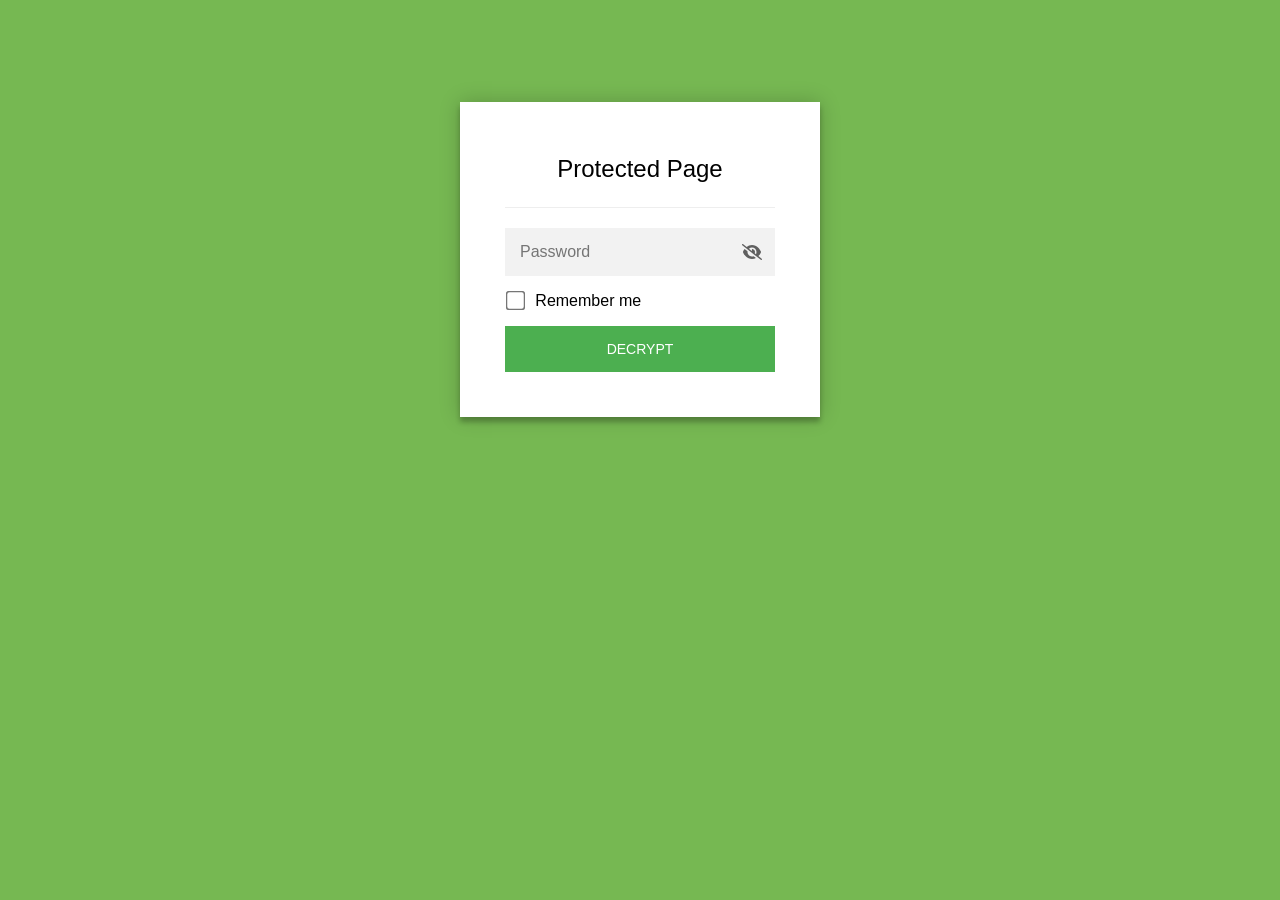
==== docs/index.html @ 50c7037d "initial prototype: Osaka U Graduate School of Humanities site Password-protected static prototype bu" ====
<!DOCTYPE html>
<html class="staticrypt-html">
    <head>
        <meta charset="utf-8" />
        <title>Protected Page</title>
        <meta name="viewport" content="width=device-width, initial-scale=1" />

        <!-- do not cache this page -->
        <meta http-equiv="cache-control" content="max-age=0" />
        <meta http-equiv="cache-control" content="no-cache" />
        <meta http-equiv="expires" content="0" />
        <meta http-equiv="expires" content="Tue, 01 Jan 1980 1:00:00 GMT" />
        <meta http-equiv="pragma" content="no-cache" />

        <style>
            .staticrypt-hr {
                margin-top: 20px;
                margin-bottom: 20px;
                border: 0;
                border-top: 1px solid #eee;
            }

            .staticrypt-page {
                width: 360px;
                padding: 8% 0 0;
                margin: auto;
                box-sizing: border-box;
            }

            .staticrypt-form {
                position: relative;
                z-index: 1;
                background: #ffffff;
                max-width: 360px;
                margin: 0 auto 100px;
                padding: 45px;
                text-align: center;
                box-shadow: 0 0 20px 0 rgba(0, 0, 0, 0.2), 0 5px 5px 0 rgba(0, 0, 0, 0.24);
            }

            .staticrypt-form input[type="password"],
            input[type="text"] {
                background: inherit;
                border: 0;
                box-sizing: border-box; /* This ensures padding is included in the total width */
                font-size: 14px;
                outline: 0;
                padding: 15px 30px 15px 15px; /* Adjust the padding to ensure there is space for the icon */
                width: 100%;
            }

            .staticrypt-password-container {
                position: relative;
                outline: 0;
                background: #f2f2f2;
                width: 100%;
                border: 0;
                margin: 0 0 15px;
                box-sizing: border-box;
            }

            .staticrypt-toggle-password-visibility {
                cursor: pointer;
                height: 20px;
                opacity: 60%;
                padding: 13px;
                position: absolute;
                right: 0;
                top: 50%;
                transform: translateY(-50%);
                width: 20px;
            }

            .staticrypt-form .staticrypt-decrypt-button {
                text-transform: uppercase;
                outline: 0;
                background: #4CAF50;
                width: 100%;
                border: 0;
                padding: 15px;
                color: #ffffff;
                font-size: 14px;
                cursor: pointer;
            }

            .staticrypt-form .staticrypt-decrypt-button:hover,
            .staticrypt-form .staticrypt-decrypt-button:active,
            .staticrypt-form .staticrypt-decrypt-button:focus {
                background: #4CAF50;
                filter: brightness(92%);
            }

            .staticrypt-html {
                height: 100%;
            }

            .staticrypt-body {
                height: 100%;
                margin: 0;
            }

            .staticrypt-content {
                height: 100%;
                margin-bottom: 1em;
                background: #76B852;
                font-family: "Arial", sans-serif;
                -webkit-font-smoothing: antialiased;
                -moz-osx-font-smoothing: grayscale;
            }

            .staticrypt-instructions {
                margin-top: -1em;
                margin-bottom: 1em;
            }

            .staticrypt-title {
                font-size: 1.5em;
            }

            label.staticrypt-remember {
                display: flex;
                align-items: center;
                margin-bottom: 1em;
            }

            .staticrypt-remember input[type="checkbox"] {
                transform: scale(1.5);
                margin-right: 1em;
            }

            .hidden {
                display: none !important;
            }

            .staticrypt-spinner-container {
                height: 100%;
                display: flex;
                align-items: center;
                justify-content: center;
            }

            .staticrypt-spinner {
                display: inline-block;
                width: 2rem;
                height: 2rem;
                vertical-align: text-bottom;
                border: 0.25em solid gray;
                border-right-color: transparent;
                border-radius: 50%;
                -webkit-animation: spinner-border 0.75s linear infinite;
                animation: spinner-border 0.75s linear infinite;
                animation-duration: 0.75s;
                animation-timing-function: linear;
                animation-delay: 0s;
                animation-iteration-count: infinite;
                animation-direction: normal;
                animation-fill-mode: none;
                animation-play-state: running;
                animation-name: spinner-border;
            }

            @keyframes spinner-border {
                100% {
                    transform: rotate(360deg);
                }
            }

            @media screen and (-webkit-min-device-pixel-ratio: 0) {
                .staticrypt-form input[type="password"],
                input[type="text"] {
                    font-size: 16px;
                }
            }
        </style>
    </head>

    <body class="staticrypt-body">
        <div id="staticrypt_loading" class="staticrypt-spinner-container">
            <div class="staticrypt-spinner"></div>
        </div>

        <div id="staticrypt_content" class="staticrypt-content hidden">
            <div class="staticrypt-page">
                <div class="staticrypt-form">
                    <div class="staticrypt-instructions">
                        <p class="staticrypt-title">Protected Page</p>
                        <p></p>
                    </div>

                    <hr class="staticrypt-hr" />

                    <form id="staticrypt-form" action="#" method="post">
                        <div class="staticrypt-password-container">
                            <input
                                id="staticrypt-password"
                                type="password"
                                name="password"
                                placeholder="Password"
                                autofocus
                            />

                            <img
                                class="staticrypt-toggle-password-visibility"
                                alt="Show password"
                                title="Show password"
                                src="[data-uri]"
                            />
                        </div>

                        <label id="staticrypt-remember-label" class="staticrypt-remember hidden">
                            <input id="staticrypt-remember" type="checkbox" name="remember" />
                            Remember me
                        </label>

                        <input type="submit" class="staticrypt-decrypt-button" value="DECRYPT" />
                    </form>
                </div>
            </div>
        </div>

        <script>
            // these variables will be filled when generating the file - the template format is 'variable_name'
            const staticryptInitiator = ((function(){
  const exports = {};
  const cryptoEngine = ((function(){
  const exports = {};
  const { subtle } = crypto;

const IV_BITS = 16 * 8;
const HEX_BITS = 4;
const ENCRYPTION_ALGO = "AES-CBC";

/**
 * Translates between utf8 encoded hexadecimal strings
 * and Uint8Array bytes.
 */
const HexEncoder = {
    /**
     * hex string -> bytes
     * @param {string} hexString
     * @returns {Uint8Array}
     */
    parse: function (hexString) {
        if (hexString.length % 2 !== 0) throw "Invalid hexString";
        const arrayBuffer = new Uint8Array(hexString.length / 2);

        for (let i = 0; i < hexString.length; i += 2) {
            const byteValue = parseInt(hexString.substring(i, i + 2), 16);
            if (isNaN(byteValue)) {
                throw "Invalid hexString";
            }
            arrayBuffer[i / 2] = byteValue;
        }
        return arrayBuffer;
    },

    /**
     * bytes -> hex string
     * @param {Uint8Array} bytes
     * @returns {string}
     */
    stringify: function (bytes) {
        const hexBytes = [];

        for (let i = 0; i < bytes.length; ++i) {
            let byteString = bytes[i].toString(16);
            if (byteString.length < 2) {
                byteString = "0" + byteString;
            }
            hexBytes.push(byteString);
        }
        return hexBytes.join("");
    },
};

/**
 * Translates between utf8 strings and Uint8Array bytes.
 */
const UTF8Encoder = {
    parse: function (str) {
        return new TextEncoder().encode(str);
    },

    stringify: function (bytes) {
        return new TextDecoder().decode(bytes);
    },
};

/**
 * Salt and encrypt a msg with a password.
 */
async function encrypt(msg, hashedPassword) {
    // Must be 16 bytes, unpredictable, and preferably cryptographically random. However, it need not be secret.
    // https://developer.mozilla.org/en-US/docs/Web/API/SubtleCrypto/encrypt#parameters
    const iv = crypto.getRandomValues(new Uint8Array(IV_BITS / 8));

    const key = await subtle.importKey("raw", HexEncoder.parse(hashedPassword), ENCRYPTION_ALGO, false, ["encrypt"]);

    const encrypted = await subtle.encrypt(
        {
            name: ENCRYPTION_ALGO,
            iv: iv,
        },
        key,
        UTF8Encoder.parse(msg)
    );

    // iv will be 32 hex characters, we prepend it to the ciphertext for use in decryption
    return HexEncoder.stringify(iv) + HexEncoder.stringify(new Uint8Array(encrypted));
}
exports.encrypt = encrypt;

/**
 * Decrypt a salted msg using a password.
 *
 * @param {string} encryptedMsg
 * @param {string} hashedPassword
 * @returns {Promise<string>}
 */
async function decrypt(encryptedMsg, hashedPassword) {
    const ivLength = IV_BITS / HEX_BITS;
    const iv = HexEncoder.parse(encryptedMsg.substring(0, ivLength));
    const encrypted = encryptedMsg.substring(ivLength);

    const key = await subtle.importKey("raw", HexEncoder.parse(hashedPassword), ENCRYPTION_ALGO, false, ["decrypt"]);

    const outBuffer = await subtle.decrypt(
        {
            name: ENCRYPTION_ALGO,
            iv: iv,
        },
        key,
        HexEncoder.parse(encrypted)
    );

    return UTF8Encoder.stringify(new Uint8Array(outBuffer));
}
exports.decrypt = decrypt;

/**
 * Salt and hash the password so it can be stored in localStorage without opening a password reuse vulnerability.
 *
 * @param {string} password
 * @param {string} salt
 * @returns {Promise<string>}
 */
async function hashPassword(password, salt) {
    // we hash the password in multiple steps, each adding more iterations. This is because we used to allow less
    // iterations, so for backward compatibility reasons, we need to support going from that to more iterations.
    let hashedPassword = await hashLegacyRound(password, salt);

    hashedPassword = await hashSecondRound(hashedPassword, salt);

    return hashThirdRound(hashedPassword, salt);
}
exports.hashPassword = hashPassword;

/**
 * This hashes the password with 1k iterations. This is a low number, we need this function to support backwards
 * compatibility.
 *
 * @param {string} password
 * @param {string} salt
 * @returns {Promise<string>}
 */
function hashLegacyRound(password, salt) {
    return pbkdf2(password, salt, 1000, "SHA-1");
}
exports.hashLegacyRound = hashLegacyRound;

/**
 * Add a second round of iterations. This is because we used to use 1k, so for backwards compatibility with
 * remember-me/autodecrypt links, we need to support going from that to more iterations.
 *
 * @param hashedPassword
 * @param salt
 * @returns {Promise<string>}
 */
function hashSecondRound(hashedPassword, salt) {
    return pbkdf2(hashedPassword, salt, 14000, "SHA-256");
}
exports.hashSecondRound = hashSecondRound;

/**
 * Add a third round of iterations to bring total number to 600k. This is because we used to use 1k, then 15k, so for
 * backwards compatibility with remember-me/autodecrypt links, we need to support going from that to more iterations.
 *
 * @param hashedPassword
 * @param salt
 * @returns {Promise<string>}
 */
function hashThirdRound(hashedPassword, salt) {
    return pbkdf2(hashedPassword, salt, 585000, "SHA-256");
}
exports.hashThirdRound = hashThirdRound;

/**
 * Salt and hash the password so it can be stored in localStorage without opening a password reuse vulnerability.
 *
 * @param {string} password
 * @param {string} salt
 * @param {int} iterations
 * @param {string} hashAlgorithm
 * @returns {Promise<string>}
 */
async function pbkdf2(password, salt, iterations, hashAlgorithm) {
    const key = await subtle.importKey("raw", UTF8Encoder.parse(password), "PBKDF2", false, ["deriveBits"]);

    const keyBytes = await subtle.deriveBits(
        {
            name: "PBKDF2",
            hash: hashAlgorithm,
            iterations,
            salt: UTF8Encoder.parse(salt),
        },
        key,
        256
    );

    return HexEncoder.stringify(new Uint8Array(keyBytes));
}

function generateRandomSalt() {
    const bytes = crypto.getRandomValues(new Uint8Array(128 / 8));

    return HexEncoder.stringify(new Uint8Array(bytes));
}
exports.generateRandomSalt = generateRandomSalt;

async function signMessage(hashedPassword, message) {
    const key = await subtle.importKey(
        "raw",
        HexEncoder.parse(hashedPassword),
        {
            name: "HMAC",
            hash: "SHA-256",
        },
        false,
        ["sign"]
    );
    const signature = await subtle.sign("HMAC", key, UTF8Encoder.parse(message));

    return HexEncoder.stringify(new Uint8Array(signature));
}
exports.signMessage = signMessage;

function getRandomAlphanum() {
    const possibleCharacters = "abcdefghijklmnopqrstuvwxyzABCDEFGHIJKLMNOPQRSTUVWXYZ0123456789";

    let byteArray;
    let parsedInt;

    // Keep generating new random bytes until we get a value that falls
    // within a range that can be evenly divided by possibleCharacters.length
    do {
        byteArray = crypto.getRandomValues(new Uint8Array(1));
        // extract the lowest byte to get an int from 0 to 255 (probably unnecessary, since we're only generating 1 byte)
        parsedInt = byteArray[0] & 0xff;
    } while (parsedInt >= 256 - (256 % possibleCharacters.length));

    // Take the modulo of the parsed integer to get a random number between 0 and totalLength - 1
    const randomIndex = parsedInt % possibleCharacters.length;

    return possibleCharacters[randomIndex];
}

/**
 * Generate a random string of a given length.
 *
 * @param {int} length
 * @returns {string}
 */
function generateRandomString(length) {
    let randomString = "";

    for (let i = 0; i < length; i++) {
        randomString += getRandomAlphanum();
    }

    return randomString;
}
exports.generateRandomString = generateRandomString;

  return exports;
})());
const codec = ((function(){
  const exports = {};
  /**
 * Initialize the codec with the provided cryptoEngine - this return functions to encode and decode messages.
 *
 * @param cryptoEngine - the engine to use for encryption / decryption
 */
function init(cryptoEngine) {
    const exports = {};

    /**
     * Top-level function for encoding a message.
     * Includes password hashing, encryption, and signing.
     *
     * @param {string} msg
     * @param {string} password
     * @param {string} salt
     *
     * @returns {string} The encoded text
     */
    async function encode(msg, password, salt) {
        const hashedPassword = await cryptoEngine.hashPassword(password, salt);

        const encrypted = await cryptoEngine.encrypt(msg, hashedPassword);

        // we use the hashed password in the HMAC because this is effectively what will be used a password (so we can store
        // it in localStorage safely, we don't use the clear text password)
        const hmac = await cryptoEngine.signMessage(hashedPassword, encrypted);

        return hmac + encrypted;
    }
    exports.encode = encode;

    /**
     * Encode using a password that has already been hashed. This is useful to encode multiple messages in a row, that way
     * we don't need to hash the password multiple times.
     *
     * @param {string} msg
     * @param {string} hashedPassword
     *
     * @returns {string} The encoded text
     */
    async function encodeWithHashedPassword(msg, hashedPassword) {
        const encrypted = await cryptoEngine.encrypt(msg, hashedPassword);

        // we use the hashed password in the HMAC because this is effectively what will be used a password (so we can store
        // it in localStorage safely, we don't use the clear text password)
        const hmac = await cryptoEngine.signMessage(hashedPassword, encrypted);

        return hmac + encrypted;
    }
    exports.encodeWithHashedPassword = encodeWithHashedPassword;

    /**
     * Top-level function for decoding a message.
     * Includes signature check and decryption.
     *
     * @param {string} signedMsg
     * @param {string} hashedPassword
     * @param {string} salt
     * @param {int} backwardCompatibleAttempt
     * @param {string} originalPassword
     *
     * @returns {Object} {success: true, decoded: string} | {success: false, message: string}
     */
    async function decode(signedMsg, hashedPassword, salt, backwardCompatibleAttempt = 0, originalPassword = "") {
        const encryptedHMAC = signedMsg.substring(0, 64);
        const encryptedMsg = signedMsg.substring(64);
        const decryptedHMAC = await cryptoEngine.signMessage(hashedPassword, encryptedMsg);

        if (decryptedHMAC !== encryptedHMAC) {
            // we have been raising the number of iterations in the hashing algorithm multiple times, so to support the old
            // remember-me/autodecrypt links we need to try bringing the old hashes up to speed.
            originalPassword = originalPassword || hashedPassword;
            if (backwardCompatibleAttempt === 0) {
                const updatedHashedPassword = await cryptoEngine.hashThirdRound(originalPassword, salt);

                return decode(signedMsg, updatedHashedPassword, salt, backwardCompatibleAttempt + 1, originalPassword);
            }
            if (backwardCompatibleAttempt === 1) {
                let updatedHashedPassword = await cryptoEngine.hashSecondRound(originalPassword, salt);
                updatedHashedPassword = await cryptoEngine.hashThirdRound(updatedHashedPassword, salt);

                return decode(signedMsg, updatedHashedPassword, salt, backwardCompatibleAttempt + 1, originalPassword);
            }

            return { success: false, message: "Signature mismatch" };
        }

        return {
            success: true,
            decoded: await cryptoEngine.decrypt(encryptedMsg, hashedPassword),
        };
    }
    exports.decode = decode;

    return exports;
}
exports.init = init;

  return exports;
})());
const decode = codec.init(cryptoEngine).decode;

/**
 * Initialize the staticrypt module, that exposes functions callbable by the password_template.
 *
 * @param {{
 *  staticryptEncryptedMsgUniqueVariableName: string,
 *  isRememberEnabled: boolean,
 *  rememberDurationInDays: number,
 *  staticryptSaltUniqueVariableName: string,
 * }} staticryptConfig - object of data that is stored on the password_template at encryption time.
 *
 * @param {{
 *  rememberExpirationKey: string,
 *  rememberPassphraseKey: string,
 *  replaceHtmlCallback: function,
 *  clearLocalStorageCallback: function,
 * }} templateConfig - object of data that can be configured by a custom password_template.
 */
function init(staticryptConfig, templateConfig) {
    const exports = {};

    /**
     * Decrypt our encrypted page, replace the whole HTML.
     *
     * @param {string} hashedPassword
     * @returns {Promise<boolean>}
     */
    async function decryptAndReplaceHtml(hashedPassword) {
        const { staticryptEncryptedMsgUniqueVariableName, staticryptSaltUniqueVariableName } = staticryptConfig;
        const { replaceHtmlCallback } = templateConfig;

        const result = await decode(
            staticryptEncryptedMsgUniqueVariableName,
            hashedPassword,
            staticryptSaltUniqueVariableName
        );
        if (!result.success) {
            return false;
        }
        const plainHTML = result.decoded;

        // if the user configured a callback call it, otherwise just replace the whole HTML
        if (typeof replaceHtmlCallback === "function") {
            replaceHtmlCallback(plainHTML);
        } else {
            document.write(plainHTML);
            document.close();
        }

        return true;
    }

    /**
     * Attempt to decrypt the page and replace the whole HTML.
     *
     * @param {string} password
     * @param {boolean} isRememberChecked
     *
     * @returns {Promise<{isSuccessful: boolean, hashedPassword?: string}>} - we return an object, so that if we want to
     *   expose more information in the future we can do it without breaking the password_template
     */
    async function handleDecryptionOfPage(password, isRememberChecked) {
        const { staticryptSaltUniqueVariableName } = staticryptConfig;

        // decrypt and replace the whole page
        const hashedPassword = await cryptoEngine.hashPassword(password, staticryptSaltUniqueVariableName);
        return handleDecryptionOfPageFromHash(hashedPassword, isRememberChecked);
    }
    exports.handleDecryptionOfPage = handleDecryptionOfPage;

    async function handleDecryptionOfPageFromHash(hashedPassword, isRememberChecked) {
        const { isRememberEnabled, rememberDurationInDays } = staticryptConfig;
        const { rememberExpirationKey, rememberPassphraseKey } = templateConfig;

        const isDecryptionSuccessful = await decryptAndReplaceHtml(hashedPassword);

        if (!isDecryptionSuccessful) {
            return {
                isSuccessful: false,
                hashedPassword,
            };
        }

        // remember the hashedPassword and set its expiration if necessary
        if (isRememberEnabled && isRememberChecked) {
            window.localStorage.setItem(rememberPassphraseKey, hashedPassword);

            // set the expiration if the duration isn't 0 (meaning no expiration)
            if (rememberDurationInDays > 0) {
                window.localStorage.setItem(
                    rememberExpirationKey,
                    (new Date().getTime() + rememberDurationInDays * 24 * 60 * 60 * 1000).toString()
                );
            }
        }

        return {
            isSuccessful: true,
            hashedPassword,
        };
    }
    exports.handleDecryptionOfPageFromHash = handleDecryptionOfPageFromHash;

    /**
     * Clear localstorage from staticrypt related values
     */
    function clearLocalStorage() {
        const { clearLocalStorageCallback, rememberExpirationKey, rememberPassphraseKey } = templateConfig;

        if (typeof clearLocalStorageCallback === "function") {
            clearLocalStorageCallback();
        } else {
            localStorage.removeItem(rememberPassphraseKey);
            localStorage.removeItem(rememberExpirationKey);
        }
    }

    async function handleDecryptOnLoad() {
        let isSuccessful = await decryptOnLoadFromUrl();

        if (!isSuccessful) {
            isSuccessful = await decryptOnLoadFromRememberMe();
        }

        return { isSuccessful };
    }
    exports.handleDecryptOnLoad = handleDecryptOnLoad;

    /**
     * Clear storage if we are logging out
     *
     * @returns {boolean} - whether we logged out
     */
    function logoutIfNeeded() {
        const logoutKey = "staticrypt_logout";

        // handle logout through query param
        const queryParams = new URLSearchParams(window.location.search);
        if (queryParams.has(logoutKey)) {
            clearLocalStorage();
            return true;
        }

        // handle logout through URL fragment
        const hash = window.location.hash.substring(1);
        if (hash.includes(logoutKey)) {
            clearLocalStorage();
            return true;
        }

        return false;
    }

    /**
     * To be called on load: check if we want to try to decrypt and replace the HTML with the decrypted content, and
     * try to do it if needed.
     *
     * @returns {Promise<boolean>} true if we derypted and replaced the whole page, false otherwise
     */
    async function decryptOnLoadFromRememberMe() {
        const { rememberDurationInDays } = staticryptConfig;
        const { rememberExpirationKey, rememberPassphraseKey } = templateConfig;

        // if we are login out, terminate
        if (logoutIfNeeded()) {
            return false;
        }

        // if there is expiration configured, check if we're not beyond the expiration
        if (rememberDurationInDays && rememberDurationInDays > 0) {
            const expiration = localStorage.getItem(rememberExpirationKey),
                isExpired = expiration && new Date().getTime() > parseInt(expiration);

            if (isExpired) {
                clearLocalStorage();
                return false;
            }
        }

        const hashedPassword = localStorage.getItem(rememberPassphraseKey);

        if (hashedPassword) {
            // try to decrypt
            const isDecryptionSuccessful = await decryptAndReplaceHtml(hashedPassword);

            // if the decryption is unsuccessful the password might be wrong - silently clear the saved data and let
            // the user fill the password form again
            if (!isDecryptionSuccessful) {
                clearLocalStorage();
                return false;
            }

            return true;
        }

        return false;
    }

    async function decryptOnLoadFromUrl() {
        const passwordKey = "staticrypt_pwd";
        const rememberMeKey = "remember_me";

        // try to get the password from the query param (for backward compatibility - we now want to avoid this method,
        // since it sends the hashed password to the server which isn't needed)
        const queryParams = new URLSearchParams(window.location.search);
        const hashedPasswordQuery = queryParams.get(passwordKey);
        const rememberMeQuery = queryParams.get(rememberMeKey);

        const urlFragment = window.location.hash.substring(1);
        // get the password from the url fragment
        const hashedPasswordRegexMatch = urlFragment.match(new RegExp(passwordKey + "=([^&]*)"));
        const hashedPasswordFragment = hashedPasswordRegexMatch ? hashedPasswordRegexMatch[1] : null;
        const rememberMeFragment = urlFragment.includes(rememberMeKey);

        const hashedPassword = hashedPasswordFragment || hashedPasswordQuery;
        const rememberMe = rememberMeFragment || rememberMeQuery;

        if (hashedPassword) {
            return handleDecryptionOfPageFromHash(hashedPassword, rememberMe);
        }

        return false;
    }

    return exports;
}
exports.init = init;

  return exports;
})());
            const templateError = "Bad password!",
                templateToggleAltShow = "Show password",
                templateToggleAltHide = "Hide password",
                isRememberEnabled = true,
                staticryptConfig = {"staticryptEncryptedMsgUniqueVariableName":"[base64]","isRememberEnabled":true,"rememberDurationInDays":0,"staticryptSaltUniqueVariableName":"a2d259586b117edaa8616ee82263612a"};

            // you can edit these values to customize some of the behavior of StatiCrypt
            const templateConfig = {
                rememberExpirationKey: "staticrypt_expiration",
                rememberPassphraseKey: "staticrypt_passphrase",
                replaceHtmlCallback: null,
                clearLocalStorageCallback: null,
            };

            // init the staticrypt engine
            const staticrypt = staticryptInitiator.init(staticryptConfig, templateConfig);

            // try to automatically decrypt on load if there is a saved password
            window.onload = async function () {
                const { isSuccessful } = await staticrypt.handleDecryptOnLoad();

                // if we didn't decrypt anything on load, show the password prompt. Otherwise the content has already been
                // replaced, no need to do anything
                if (!isSuccessful) {
                    // hide loading screen
                    document.getElementById("staticrypt_loading").classList.add("hidden");
                    document.getElementById("staticrypt_content").classList.remove("hidden");
                    document.getElementById("staticrypt-password").focus();

                    // show the remember me checkbox
                    if (isRememberEnabled) {
                        document.getElementById("staticrypt-remember-label").classList.remove("hidden");
                    }
                }
            };

            // toggle password visibility
            const toggleIcon = document.querySelector(".staticrypt-toggle-password-visibility");
            // these two icons are coming from FontAwesome
            const imgSrcEyeClosed =
                "[data-uri]";
            const imgSrcEyeOpened =
                "[data-uri]";
            toggleIcon.addEventListener("click", function () {
                const passwordInput = document.getElementById("staticrypt-password");
                if (passwordInput.type === "password") {
                    passwordInput.type = "text";
                    toggleIcon.src = imgSrcEyeOpened;
                    toggleIcon.alt = templateToggleAltHide;
                    toggleIcon.title = templateToggleAltHide;
                } else {
                    passwordInput.type = "password";
                    toggleIcon.src = imgSrcEyeClosed;
                    toggleIcon.alt = templateToggleAltShow;
                    toggleIcon.title = templateToggleAltShow;
                }
            });

            // handle password form submission
            document.getElementById("staticrypt-form").addEventListener("submit", async function (e) {
                e.preventDefault();

                const password = document.getElementById("staticrypt-password").value,
                    isRememberChecked = document.getElementById("staticrypt-remember").checked;

                const { isSuccessful } = await staticrypt.handleDecryptionOfPage(password, isRememberChecked);

                if (!isSuccessful) {
                    alert(templateError);
                }
            });
        </script>
    </body>
</html>
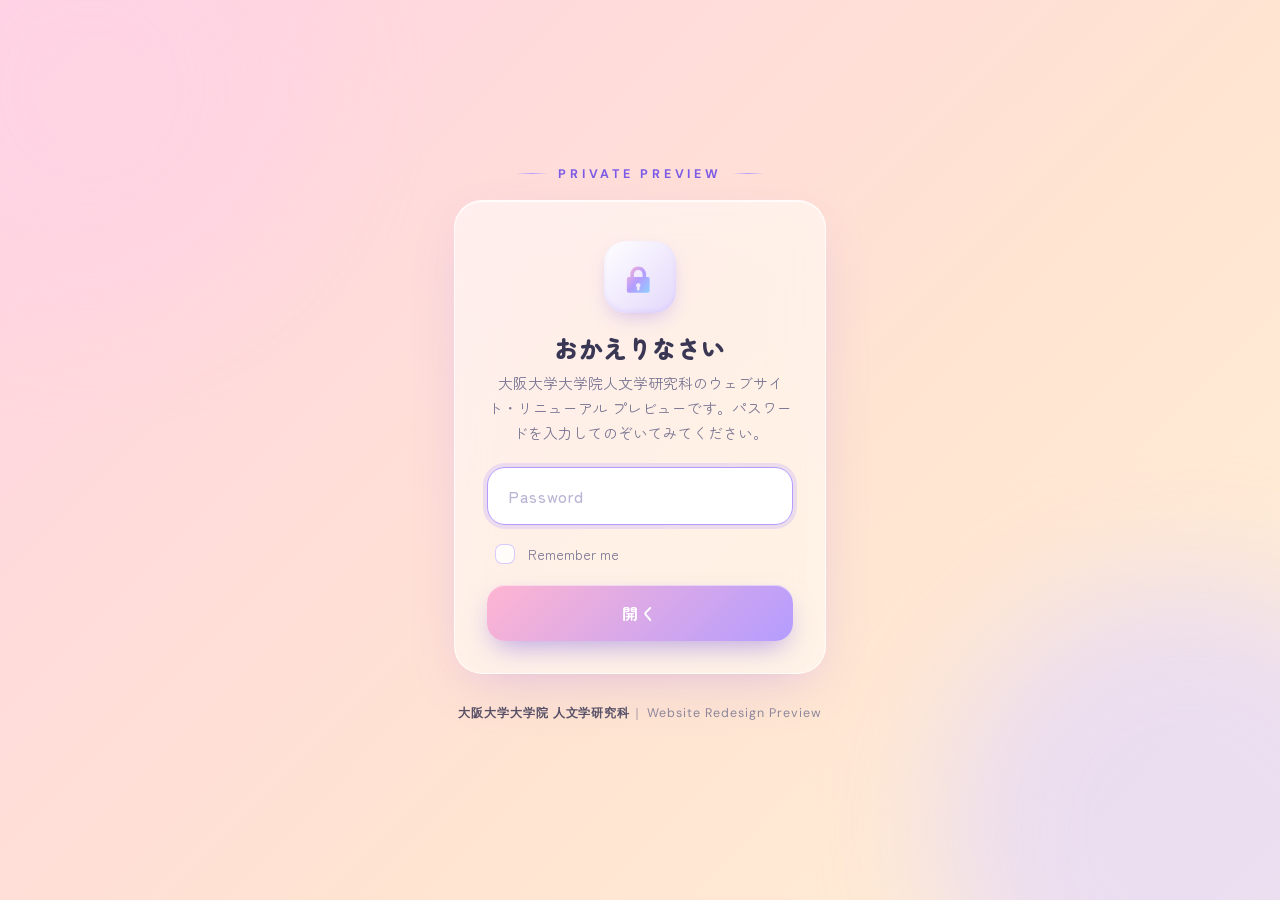
==== commit 4867114d: "populate real content from hmt.osaka-u.ac.jp - Use the actual slogan and mission text from the curre" ====
--- a/docs/index.html
+++ b/docs/index.html
@@ -1,8 +1,8 @@
 <!DOCTYPE html>
-<html class="staticrypt-html">
+<html class="staticrypt-html" lang="ja">
     <head>
         <meta charset="utf-8" />
-        <title>Protected Page</title>
+        <title>おかえりなさい</title>
         <meta name="viewport" content="width=device-width, initial-scale=1" />
 
         <!-- do not cache this page -->
@@ -12,125 +12,301 @@
         <meta http-equiv="expires" content="Tue, 01 Jan 1980 1:00:00 GMT" />
         <meta http-equiv="pragma" content="no-cache" />
 
+        <link rel="preconnect" href="https://fonts.googleapis.com" />
+        <link rel="preconnect" href="https://fonts.gstatic.com" crossorigin />
+        <link href="https://fonts.googleapis.com/css2?family=Zen+Maru+Gothic:wght@400;500;700;900&family=DM+Sans:wght@400;500;700&display=swap" rel="stylesheet" />
+
         <style>
-            .staticrypt-hr {
-                margin-top: 20px;
-                margin-bottom: 20px;
-                border: 0;
-                border-top: 1px solid #eee;
-            }
-
-            .staticrypt-page {
-                width: 360px;
-                padding: 8% 0 0;
-                margin: auto;
-                box-sizing: border-box;
-            }
-
-            .staticrypt-form {
-                position: relative;
-                z-index: 1;
-                background: #ffffff;
-                max-width: 360px;
-                margin: 0 auto 100px;
-                padding: 45px;
-                text-align: center;
-                box-shadow: 0 0 20px 0 rgba(0, 0, 0, 0.2), 0 5px 5px 0 rgba(0, 0, 0, 0.24);
-            }
-
-            .staticrypt-form input[type="password"],
-            input[type="text"] {
-                background: inherit;
-                border: 0;
-                box-sizing: border-box; /* This ensures padding is included in the total width */
-                font-size: 14px;
-                outline: 0;
-                padding: 15px 30px 15px 15px; /* Adjust the padding to ensure there is space for the icon */
-                width: 100%;
-            }
-
-            .staticrypt-password-container {
-                position: relative;
-                outline: 0;
-                background: #f2f2f2;
-                width: 100%;
-                border: 0;
-                margin: 0 0 15px;
-                box-sizing: border-box;
-            }
-
-            .staticrypt-toggle-password-visibility {
-                cursor: pointer;
-                height: 20px;
-                opacity: 60%;
-                padding: 13px;
-                position: absolute;
-                right: 0;
-                top: 50%;
-                transform: translateY(-50%);
-                width: 20px;
-            }
-
-            .staticrypt-form .staticrypt-decrypt-button {
-                text-transform: uppercase;
-                outline: 0;
-                background: #4CAF50;
-                width: 100%;
-                border: 0;
-                padding: 15px;
-                color: #ffffff;
-                font-size: 14px;
-                cursor: pointer;
-            }
-
-            .staticrypt-form .staticrypt-decrypt-button:hover,
-            .staticrypt-form .staticrypt-decrypt-button:active,
-            .staticrypt-form .staticrypt-decrypt-button:focus {
-                background: #4CAF50;
-                filter: brightness(92%);
-            }
-
-            .staticrypt-html {
-                height: 100%;
-            }
+            :root {
+                --pastel-pink: #FFD3E4;
+                --pastel-peach: #FFE4D1;
+                --pastel-lavender: #E3D7FB;
+                --pastel-mint: #CFF1E3;
+                --pastel-sky: #D6EAFB;
+                --pastel-cream: #FFF6DC;
+                --ink: #3A3754;
+                --ink-soft: #7A7693;
+                --accent: #7C5CE6;
+                --accent-soft: #B49CFF;
+            }
+
+            * { box-sizing: border-box; }
+
+            .staticrypt-html { height: 100%; }
 
             .staticrypt-body {
                 height: 100%;
                 margin: 0;
+                font-family: "Zen Maru Gothic", "Hiragino Maru Gothic ProN", "Hiragino Sans", system-ui, sans-serif;
+                color: var(--ink);
+                background: linear-gradient(135deg,
+                    var(--pastel-pink) 0%,
+                    var(--pastel-peach) 20%,
+                    var(--pastel-cream) 40%,
+                    var(--pastel-mint) 60%,
+                    var(--pastel-sky) 80%,
+                    var(--pastel-lavender) 100%);
+                background-size: 300% 300%;
+                animation: pastelShift 18s ease-in-out infinite;
+                overflow: hidden;
+                position: relative;
+            }
+
+            @keyframes pastelShift {
+                0%, 100% { background-position: 0% 50%; }
+                50% { background-position: 100% 50%; }
+            }
+
+            /* ふわっと浮かぶ装飾ブロブ */
+            .staticrypt-body::before,
+            .staticrypt-body::after {
+                content: "";
+                position: fixed;
+                border-radius: 50%;
+                filter: blur(60px);
+                opacity: 0.7;
+                pointer-events: none;
+                z-index: 0;
+            }
+            .staticrypt-body::before {
+                width: 420px; height: 420px;
+                background: var(--pastel-pink);
+                top: -120px; left: -120px;
+                animation: floatA 14s ease-in-out infinite;
+            }
+            .staticrypt-body::after {
+                width: 500px; height: 500px;
+                background: var(--pastel-lavender);
+                bottom: -180px; right: -160px;
+                animation: floatB 18s ease-in-out infinite;
+            }
+            @keyframes floatA {
+                0%, 100% { transform: translate(0, 0); }
+                50% { transform: translate(40px, 60px); }
+            }
+            @keyframes floatB {
+                0%, 100% { transform: translate(0, 0); }
+                50% { transform: translate(-50px, -40px); }
             }
 
             .staticrypt-content {
                 height: 100%;
-                margin-bottom: 1em;
-                background: #76B852;
-                font-family: "Arial", sans-serif;
-                -webkit-font-smoothing: antialiased;
-                -moz-osx-font-smoothing: grayscale;
-            }
-
-            .staticrypt-instructions {
-                margin-top: -1em;
-                margin-bottom: 1em;
-            }
+                margin-bottom: 0;
+                position: relative;
+                z-index: 1;
+            }
+
+            .staticrypt-page {
+                width: 100%;
+                max-width: 420px;
+                margin: 0 auto;
+                padding: 24px;
+                min-height: 100vh;
+                display: flex;
+                flex-direction: column;
+                align-items: stretch;
+                justify-content: center;
+                gap: 18px;
+                box-sizing: border-box;
+            }
+
+            /* スター的なキッカー */
+            .staticrypt-kicker {
+                display: flex;
+                align-items: center;
+                justify-content: center;
+                gap: 10px;
+                font-family: "DM Sans", sans-serif;
+                font-size: 0.78rem;
+                font-weight: 700;
+                letter-spacing: 0.3em;
+                text-transform: uppercase;
+                color: var(--accent);
+            }
+            .staticrypt-kicker::before,
+            .staticrypt-kicker::after {
+                content: "";
+                width: 32px; height: 1px;
+                background: linear-gradient(90deg, transparent, var(--accent-soft), transparent);
+            }
+
+            .staticrypt-form {
+                position: relative;
+                background: rgba(255, 255, 255, 0.55);
+                backdrop-filter: blur(24px) saturate(160%);
+                -webkit-backdrop-filter: blur(24px) saturate(160%);
+                border: 1.5px solid rgba(255, 255, 255, 0.75);
+                border-radius: 28px;
+                padding: 40px 32px 32px;
+                text-align: center;
+                box-shadow:
+                    0 20px 60px -20px rgba(124, 92, 230, 0.25),
+                    0 8px 24px -8px rgba(255, 211, 228, 0.6),
+                    inset 0 1px 0 rgba(255, 255, 255, 0.8);
+            }
+
+            /* 丸いロゴ台座 */
+            .staticrypt-logo {
+                width: 72px; height: 72px;
+                margin: 0 auto 18px;
+                border-radius: 22px;
+                background: linear-gradient(135deg, #fff 0%, var(--pastel-lavender) 100%);
+                display: flex;
+                align-items: center;
+                justify-content: center;
+                box-shadow:
+                    0 8px 20px -6px rgba(124, 92, 230, 0.35),
+                    inset 0 -2px 4px rgba(180, 156, 255, 0.2);
+            }
+            .staticrypt-logo svg {
+                width: 42px; height: 42px;
+            }
+
+            .staticrypt-instructions { margin: 0 0 22px; }
 
             .staticrypt-title {
-                font-size: 1.5em;
-            }
+                margin: 0 0 6px;
+                font-size: 1.5rem;
+                font-weight: 900;
+                letter-spacing: 0.02em;
+                color: var(--ink);
+                line-height: 1.4;
+            }
+
+            .staticrypt-instructions p:last-child {
+                margin: 0;
+                font-size: 0.92rem;
+                color: var(--ink-soft);
+                line-height: 1.7;
+            }
+
+            .staticrypt-hr { display: none; }
+
+            .staticrypt-password-container {
+                position: relative;
+                margin: 0 0 16px;
+                background: rgba(255, 255, 255, 0.8);
+                border: 1.5px solid rgba(228, 212, 248, 0.8);
+                border-radius: 18px;
+                transition: border-color .2s ease, box-shadow .2s ease, background .2s ease;
+            }
+            .staticrypt-password-container:focus-within {
+                border-color: var(--accent-soft);
+                background: #fff;
+                box-shadow: 0 0 0 4px rgba(180, 156, 255, 0.25);
+            }
+
+            .staticrypt-form input[type="password"],
+            .staticrypt-form input[type="text"] {
+                width: 100%;
+                background: transparent;
+                border: 0;
+                outline: 0;
+                padding: 16px 46px 16px 20px;
+                font-size: 1rem;
+                font-family: inherit;
+                color: var(--ink);
+                letter-spacing: 0.04em;
+            }
+            .staticrypt-form input::placeholder {
+                color: #B9B4D4;
+                font-weight: 500;
+            }
+
+            .staticrypt-toggle-password-visibility {
+                cursor: pointer;
+                width: 22px; height: 22px;
+                padding: 12px;
+                position: absolute;
+                right: 4px;
+                top: 50%;
+                transform: translateY(-50%);
+                opacity: 0.5;
+                transition: opacity .2s ease;
+            }
+            .staticrypt-toggle-password-visibility:hover { opacity: 0.9; }
 
             label.staticrypt-remember {
                 display: flex;
                 align-items: center;
-                margin-bottom: 1em;
-            }
-
+                gap: 10px;
+                margin: 0 4px 18px;
+                font-size: 0.88rem;
+                color: var(--ink-soft);
+                cursor: pointer;
+            }
             .staticrypt-remember input[type="checkbox"] {
-                transform: scale(1.5);
-                margin-right: 1em;
-            }
-
-            .hidden {
-                display: none !important;
-            }
+                appearance: none;
+                -webkit-appearance: none;
+                width: 20px; height: 20px;
+                border-radius: 7px;
+                border: 1.5px solid rgba(180, 156, 255, 0.5);
+                background: rgba(255, 255, 255, 0.8);
+                cursor: pointer;
+                position: relative;
+                transition: all .2s ease;
+            }
+            .staticrypt-remember input[type="checkbox"]:checked {
+                background: linear-gradient(135deg, var(--accent-soft), var(--accent));
+                border-color: var(--accent);
+            }
+            .staticrypt-remember input[type="checkbox"]:checked::after {
+                content: "";
+                position: absolute;
+                top: 3px; left: 6px;
+                width: 5px; height: 10px;
+                border: solid #fff;
+                border-width: 0 2.5px 2.5px 0;
+                transform: rotate(45deg);
+            }
+
+            .staticrypt-form .staticrypt-decrypt-button {
+                width: 100%;
+                padding: 16px 18px;
+                border: 0;
+                border-radius: 18px;
+                background: linear-gradient(135deg, #FFB5D1 0%, #B49CFF 50%, #8FCFFF 100%);
+                background-size: 200% 200%;
+                color: #fff;
+                font-family: inherit;
+                font-size: 1rem;
+                font-weight: 700;
+                letter-spacing: 0.12em;
+                cursor: pointer;
+                text-transform: none;
+                transition: transform .15s ease, box-shadow .2s ease, background-position .4s ease;
+                box-shadow:
+                    0 12px 28px -8px rgba(124, 92, 230, 0.55),
+                    inset 0 1px 0 rgba(255, 255, 255, 0.5);
+            }
+            .staticrypt-form .staticrypt-decrypt-button:hover,
+            .staticrypt-form .staticrypt-decrypt-button:focus {
+                background-position: 100% 100%;
+                transform: translateY(-2px);
+                box-shadow:
+                    0 16px 34px -8px rgba(124, 92, 230, 0.6),
+                    inset 0 1px 0 rgba(255, 255, 255, 0.6);
+                filter: none;
+                outline: 0;
+            }
+            .staticrypt-form .staticrypt-decrypt-button:active {
+                transform: translateY(0);
+            }
+
+            .staticrypt-footnote {
+                text-align: center;
+                font-family: "DM Sans", sans-serif;
+                font-size: 0.78rem;
+                letter-spacing: 0.08em;
+                color: var(--ink-soft);
+                opacity: 0.85;
+            }
+            .staticrypt-footnote strong {
+                color: var(--ink);
+                font-weight: 700;
+            }
+
+            .hidden { display: none !important; }
 
             .staticrypt-spinner-container {
                 height: 100%;
@@ -138,38 +314,29 @@
                 align-items: center;
                 justify-content: center;
             }
-
             .staticrypt-spinner {
                 display: inline-block;
-                width: 2rem;
-                height: 2rem;
-                vertical-align: text-bottom;
-                border: 0.25em solid gray;
-                border-right-color: transparent;
+                width: 2.2rem;
+                height: 2.2rem;
+                border: 0.22em solid rgba(124, 92, 230, 0.25);
+                border-right-color: var(--accent);
                 border-radius: 50%;
-                -webkit-animation: spinner-border 0.75s linear infinite;
-                animation: spinner-border 0.75s linear infinite;
-                animation-duration: 0.75s;
-                animation-timing-function: linear;
-                animation-delay: 0s;
-                animation-iteration-count: infinite;
-                animation-direction: normal;
-                animation-fill-mode: none;
-                animation-play-state: running;
-                animation-name: spinner-border;
-            }
-
+                animation: spinner-border 0.8s linear infinite;
+            }
             @keyframes spinner-border {
-                100% {
-                    transform: rotate(360deg);
-                }
-            }
-
-            @media screen and (-webkit-min-device-pixel-ratio: 0) {
-                .staticrypt-form input[type="password"],
-                input[type="text"] {
-                    font-size: 16px;
-                }
+                100% { transform: rotate(360deg); }
+            }
+
+            @media (max-width: 480px) {
+                .staticrypt-page { padding: 20px 16px; }
+                .staticrypt-form { padding: 32px 22px 26px; border-radius: 24px; }
+                .staticrypt-title { font-size: 1.3rem; }
+            }
+
+            @media (prefers-reduced-motion: reduce) {
+                .staticrypt-body,
+                .staticrypt-body::before,
+                .staticrypt-body::after { animation: none; }
             }
         </style>
     </head>
@@ -181,13 +348,27 @@
 
         <div id="staticrypt_content" class="staticrypt-content hidden">
             <div class="staticrypt-page">
+                <div class="staticrypt-kicker">Private Preview</div>
+
                 <div class="staticrypt-form">
+                    <div class="staticrypt-logo" aria-hidden="true">
+                        <!-- やわらかい鍵アイコン -->
+                        <svg viewBox="0 0 48 48" xmlns="http://www.w3.org/2000/svg">
+                            <defs>
+                                <linearGradient id="kg" x1="0" y1="0" x2="1" y2="1">
+                                    <stop offset="0%" stop-color="#FFB5D1"/>
+                                    <stop offset="50%" stop-color="#B49CFF"/>
+                                    <stop offset="100%" stop-color="#8FCFFF"/>
+                                </linearGradient>
+                            </defs>
+                            <path fill="url(#kg)" d="M31 21c0-5-4-9-9-9s-9 4-9 9v3h-2a2 2 0 0 0-2 2v14a2 2 0 0 0 2 2h22a2 2 0 0 0 2-2V26a2 2 0 0 0-2-2h-2v-3Zm-14 0a5 5 0 1 1 10 0v3H17v-3Zm5 10a2.5 2.5 0 0 1 1.5 4.5V38a1.5 1.5 0 0 1-3 0v-2.5A2.5 2.5 0 0 1 22 31Z"/>
+                        </svg>
+                    </div>
+
                     <div class="staticrypt-instructions">
-                        <p class="staticrypt-title">Protected Page</p>
-                        <p></p>
+                        <p class="staticrypt-title">おかえりなさい</p>
+                        <p>大阪大学大学院人文学研究科のウェブサイト・リニューアル プレビューです。パスワードを入力してのぞいてみてください。</p>
                     </div>
-
-                    <hr class="staticrypt-hr" />
 
                     <form id="staticrypt-form" action="#" method="post">
                         <div class="staticrypt-password-container">
@@ -212,9 +393,13 @@
                             Remember me
                         </label>
 
-                        <input type="submit" class="staticrypt-decrypt-button" value="DECRYPT" />
+                        <input type="submit" class="staticrypt-decrypt-button" value="開く" />
                     </form>
                 </div>
+
+                <p class="staticrypt-footnote">
+                    <strong>大阪大学大学院 人文学研究科</strong>｜ Website Redesign Preview
+                </p>
             </div>
         </div>
 
@@ -816,13 +1001,12 @@
 
   return exports;
 })());
-            const templateError = "Bad password!",
+            const templateError = "パスワードが違うみたい。もう一度試してみてください。",
                 templateToggleAltShow = "Show password",
                 templateToggleAltHide = "Hide password",
                 isRememberEnabled = true,
-                staticryptConfig = {"staticryptEncryptedMsgUniqueVariableName":"[base64]","isRememberEnabled":true,"rememberDurationInDays":0,"staticryptSaltUniqueVariableName":"a2d259586b117edaa8616ee82263612a"};
-
-            // you can edit these values to customize some of the behavior of StatiCrypt
+                staticryptConfig = {"staticryptEncryptedMsgUniqueVariableName":"[base64]","isRememberEnabled":true,"rememberDurationInDays":0,"staticryptSaltUniqueVariableName":"a2d259586b117edaa8616ee82263612a"};
+
             const templateConfig = {
                 rememberExpirationKey: "staticrypt_expiration",
                 rememberPassphraseKey: "staticrypt_passphrase",
@@ -830,31 +1014,21 @@
                 clearLocalStorageCallback: null,
             };
 
-            // init the staticrypt engine
             const staticrypt = staticryptInitiator.init(staticryptConfig, templateConfig);
 
-            // try to automatically decrypt on load if there is a saved password
             window.onload = async function () {
                 const { isSuccessful } = await staticrypt.handleDecryptOnLoad();
-
-                // if we didn't decrypt anything on load, show the password prompt. Otherwise the content has already been
-                // replaced, no need to do anything
                 if (!isSuccessful) {
-                    // hide loading screen
                     document.getElementById("staticrypt_loading").classList.add("hidden");
                     document.getElementById("staticrypt_content").classList.remove("hidden");
                     document.getElementById("staticrypt-password").focus();
-
-                    // show the remember me checkbox
                     if (isRememberEnabled) {
                         document.getElementById("staticrypt-remember-label").classList.remove("hidden");
                     }
                 }
             };
 
-            // toggle password visibility
             const toggleIcon = document.querySelector(".staticrypt-toggle-password-visibility");
-            // these two icons are coming from FontAwesome
             const imgSrcEyeClosed =
                 "[data-uri]";
             const imgSrcEyeOpened =
@@ -874,15 +1048,11 @@
                 }
             });
 
-            // handle password form submission
             document.getElementById("staticrypt-form").addEventListener("submit", async function (e) {
                 e.preventDefault();
-
                 const password = document.getElementById("staticrypt-password").value,
                     isRememberChecked = document.getElementById("staticrypt-remember").checked;
-
                 const { isSuccessful } = await staticrypt.handleDecryptionOfPage(password, isRememberChecked);
-
                 if (!isSuccessful) {
                     alert(templateError);
                 }
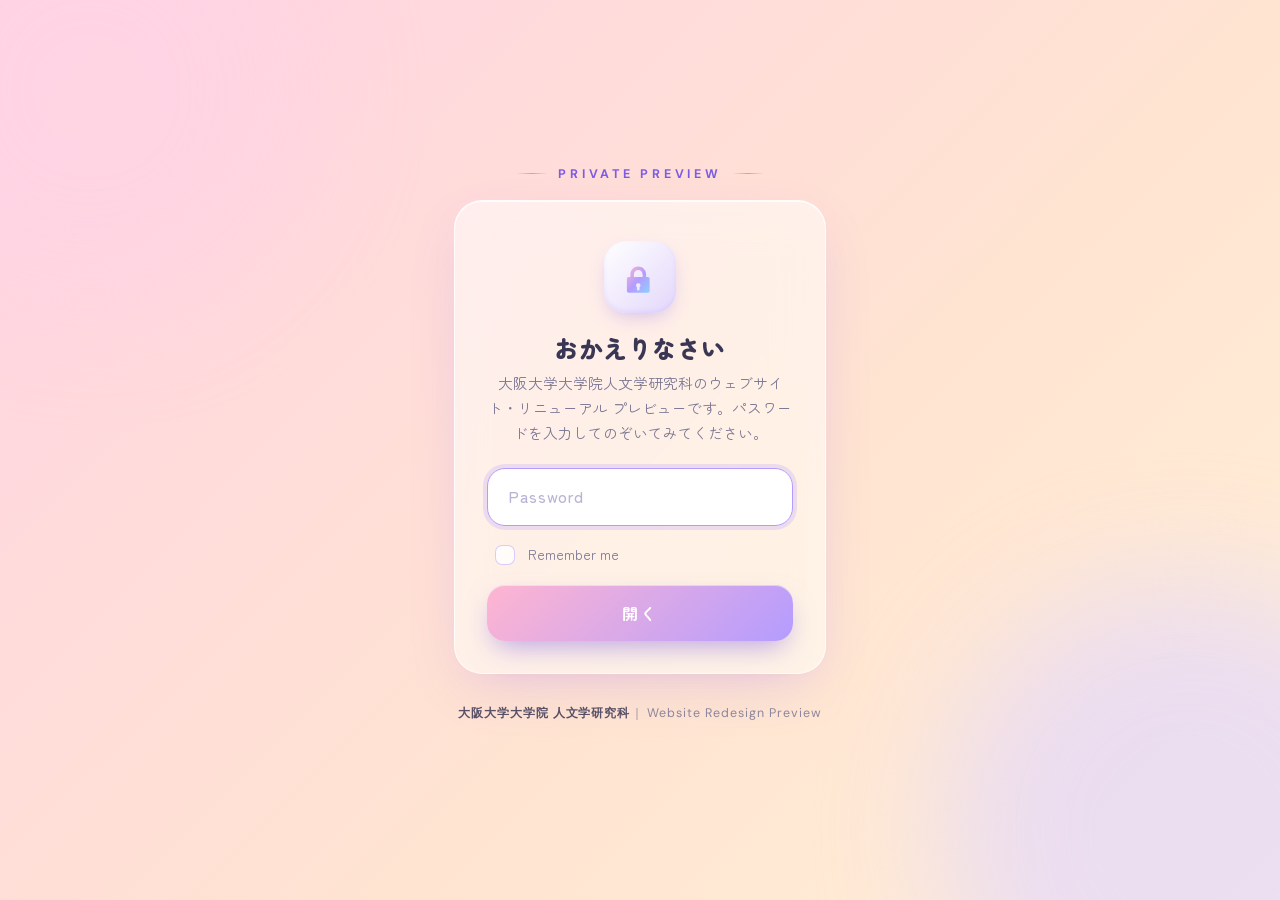
==== commit 6042a850: "add motion (option B), campus pages, and move campus links internal Motion (medium / "modern feel"):" ====
--- a/docs/index.html
+++ b/docs/index.html
@@ -1005,7 +1005,7 @@
                 templateToggleAltShow = "Show password",
                 templateToggleAltHide = "Hide password",
                 isRememberEnabled = true,
-                staticryptConfig = {"staticryptEncryptedMsgUniqueVariableName":"[base64]","isRememberEnabled":true,"rememberDurationInDays":0,"staticryptSaltUniqueVariableName":"a2d259586b117edaa8616ee82263612a"};
+                staticryptConfig = {"staticryptEncryptedMsgUniqueVariableName":"[base64]","isRememberEnabled":true,"rememberDurationInDays":0,"staticryptSaltUniqueVariableName":"a2d259586b117edaa8616ee82263612a"};
 
             const templateConfig = {
                 rememberExpirationKey: "staticrypt_expiration",
